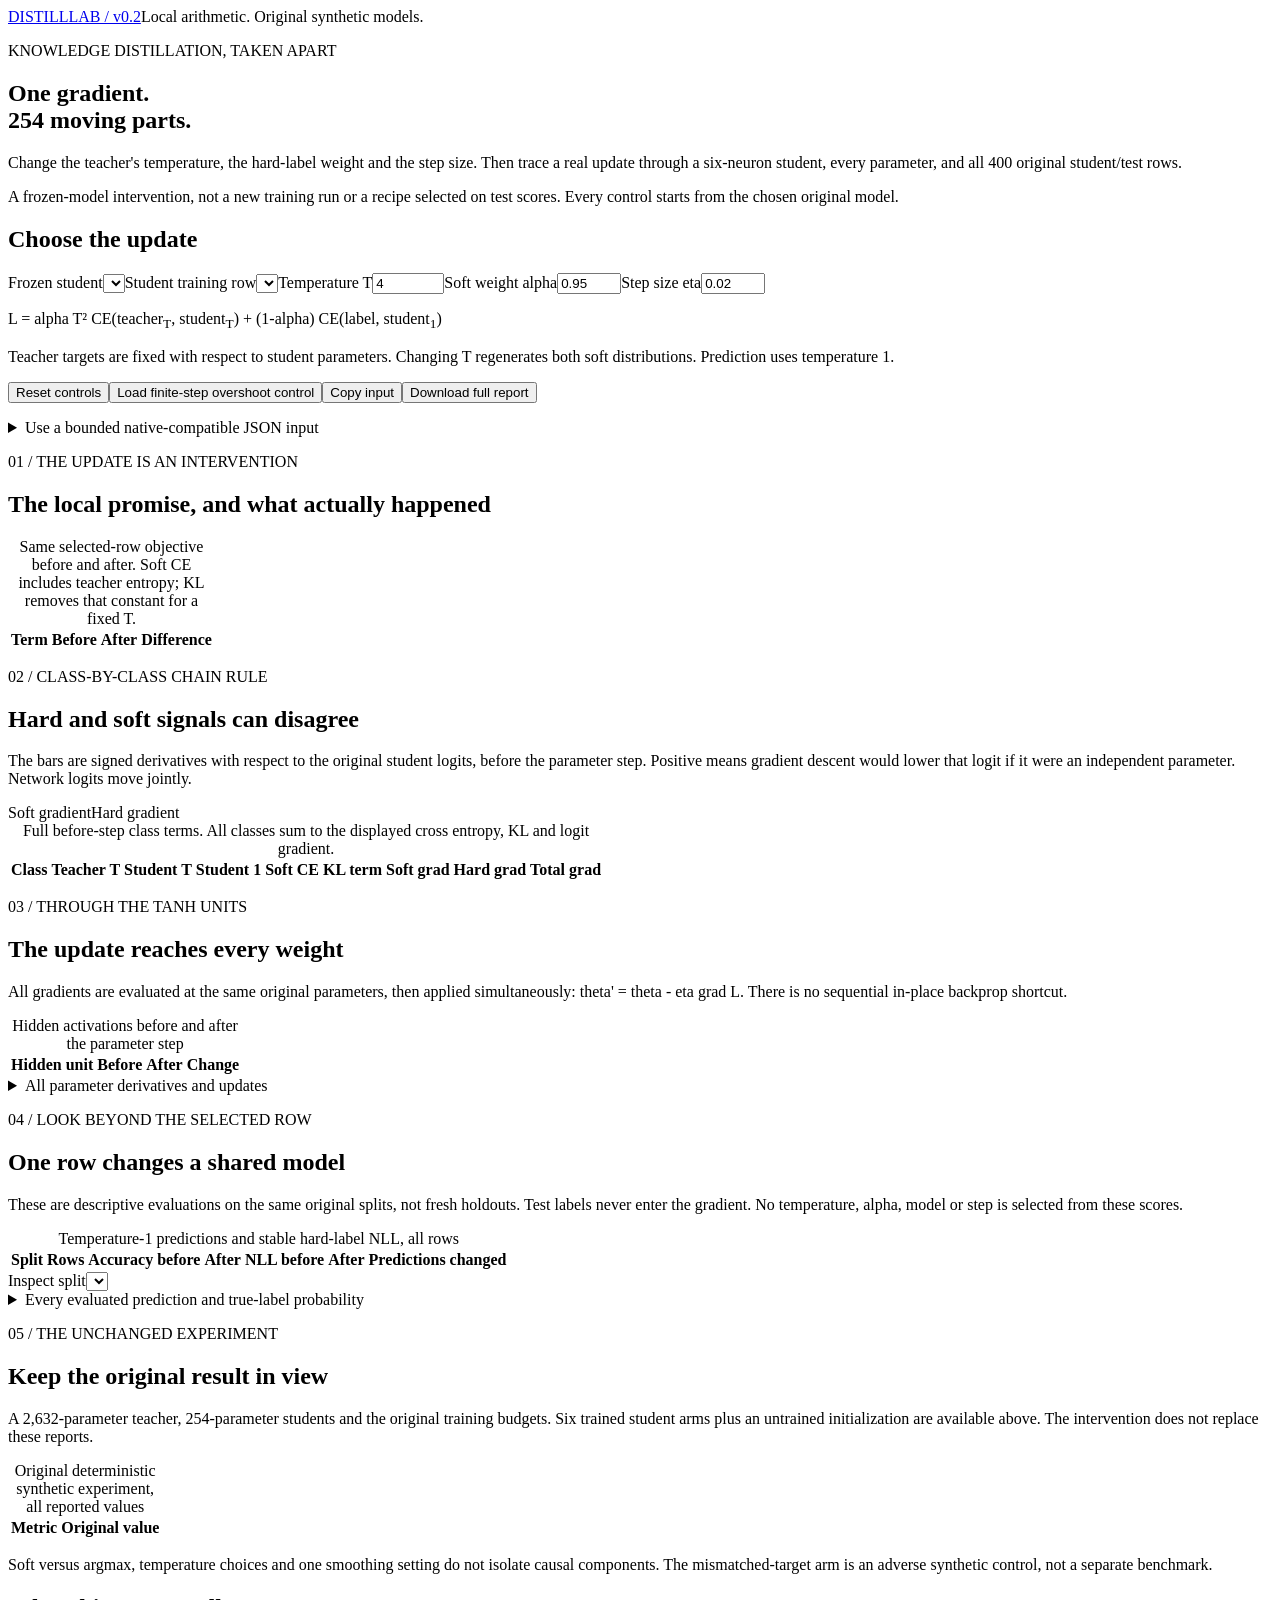
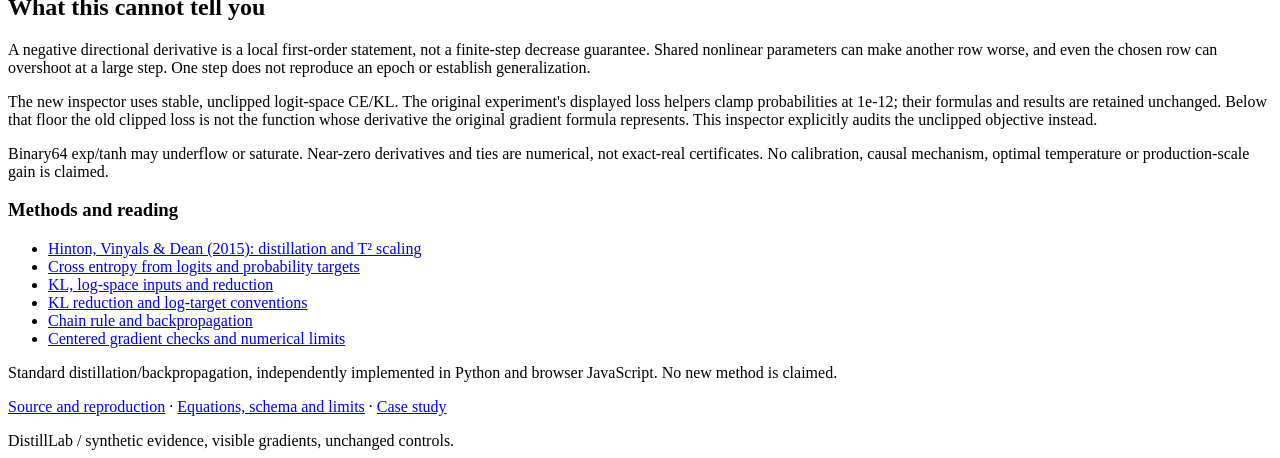
==== docs/index.html @ 6b997682 "Create index.html" ====
<!doctype html>
<html lang="en"><head><meta charset="utf-8"><meta name="viewport" content="width=device-width,initial-scale=1"><title>DistillLab | one gradient, 254 parameters</title><link rel="stylesheet" href="style.css"></head><body>
<header><a href="https://github.com/midya8/distilllab">DISTILLLAB / v0.2</a><span>Local arithmetic. Original synthetic models.</span></header>
<main><section class="hero"><p class="eyebrow">KNOWLEDGE DISTILLATION, TAKEN APART</p><h1>One gradient.<br>254 moving parts.</h1><p class="intro">Change the teacher's temperature, the hard-label weight and the step size. Then trace a real update through a six-neuron student, every parameter, and all 400 original student/test rows.</p><p class="quiet">A frozen-model intervention, not a new training run or a recipe selected on test scores. Every control starts from the chosen original model.</p></section>
<section class="panel controls" aria-labelledby="control-title"><h2 id="control-title">Choose the update</h2><div class="control-grid"><label>Frozen student<select id="model"></select></label><label>Student training row<select id="row"></select></label><label>Temperature T<input id="temperature" type="number" min="0.25" max="20" step="0.25" value="4"></label><label>Soft weight alpha<input id="alpha" type="number" min="0" max="1" step="0.05" value="0.95"></label><label>Step size eta<input id="step" type="number" min="0" max="2" step="0.01" value="0.02"></label></div><p id="row-summary"></p><p class="formula">L = alpha T² CE(teacher<sub>T</sub>, student<sub>T</sub>) + (1-alpha) CE(label, student<sub>1</sub>)</p><p>Teacher targets are fixed with respect to student parameters. Changing T regenerates both soft distributions. Prediction uses temperature 1.</p><div class="actions"><button id="reset">Reset controls</button><button id="overshoot">Load finite-step overshoot control</button><button id="copy-input">Copy input</button><button id="download">Download full report</button></div><p id="status" role="status" aria-live="polite"></p><details><summary>Use a bounded native-compatible JSON input</summary><p>Up to 64 inputs, 16 hidden units, 16 classes and 512 evaluation rows. Nothing is uploaded. Duplicate keys are rejected.</p><textarea id="custom" rows="8" aria-label="Custom model, update row and evaluation JSON"></textarea><button id="apply">Inspect JSON</button><button id="original">Restore original fixture</button></details></section>
<div id="results">
<section class="panel"><p class="eyebrow">01 / THE UPDATE IS AN INTERVENTION</p><h2>The local promise, and what actually happened</h2><div id="stats" class="stats"></div><p id="step-note"></p><div class="table-scroll"><table id="loss-table"><caption>Same selected-row objective before and after. Soft CE includes teacher entropy; KL removes that constant for a fixed T.</caption><thead><tr><th>Term</th><th>Before</th><th>After</th><th>Difference</th></tr></thead><tbody></tbody></table></div></section>
<section class="panel"><p class="eyebrow">02 / CLASS-BY-CLASS CHAIN RULE</p><h2>Hard and soft signals can disagree</h2><p>The bars are signed derivatives with respect to the original student logits, before the parameter step. Positive means gradient descent would lower that logit if it were an independent parameter. Network logits move jointly.</p><div id="gradient-chart" class="chart" role="img" aria-label="Signed hard and soft logit gradients"></div><div class="legend"><span class="soft-key">Soft gradient</span><span class="hard-key">Hard gradient</span></div><div class="table-scroll"><table id="class-table"><caption>Full before-step class terms. All classes sum to the displayed cross entropy, KL and logit gradient.</caption><thead><tr><th>Class</th><th>Teacher T</th><th>Student T</th><th>Student 1</th><th>Soft CE</th><th>KL term</th><th>Soft grad</th><th>Hard grad</th><th>Total grad</th></tr></thead><tbody></tbody></table></div></section>
<section class="panel"><p class="eyebrow">03 / THROUGH THE TANH UNITS</p><h2>The update reaches every weight</h2><p>All gradients are evaluated at the same original parameters, then applied simultaneously: theta' = theta - eta grad L. There is no sequential in-place backprop shortcut.</p><div class="table-scroll"><table id="hidden-table"><caption>Hidden activations before and after the parameter step</caption><thead><tr><th>Hidden unit</th><th>Before</th><th>After</th><th>Change</th></tr></thead><tbody></tbody></table></div><details><summary id="parameter-title">All parameter derivatives and updates</summary><div class="table-scroll tall"><table id="parameter-table"><caption>W1, b1, W2, b2 in native flattening order</caption><thead><tr><th>Parameter</th><th>Before</th><th>dL / dtheta</th><th>Update</th><th>After</th></tr></thead><tbody></tbody></table></div></details></section>
<section class="panel"><p class="eyebrow">04 / LOOK BEYOND THE SELECTED ROW</p><h2>One row changes a shared model</h2><p>These are descriptive evaluations on the same original splits, not fresh holdouts. Test labels never enter the gradient. No temperature, alpha, model or step is selected from these scores.</p><div class="table-scroll"><table id="split-table"><caption>Temperature-1 predictions and stable hard-label NLL, all rows</caption><thead><tr><th>Split</th><th>Rows</th><th>Accuracy before</th><th>After</th><th>NLL before</th><th>After</th><th>Predictions changed</th></tr></thead><tbody></tbody></table></div><label>Inspect split<select id="split"></select></label><details><summary>Every evaluated prediction and true-label probability</summary><div class="table-scroll tall"><table id="evaluation-table"><caption>Original row positions; no examples filtered out</caption><thead><tr><th>Position</th><th>Label</th><th>Before class</th><th>After class</th><th>Before p(label)</th><th>After p(label)</th><th>Before NLL</th><th>After NLL</th></tr></thead><tbody></tbody></table></div></details></section>
</div>
<section class="panel original"><p class="eyebrow">05 / THE UNCHANGED EXPERIMENT</p><h2>Keep the original result in view</h2><p>A 2,632-parameter teacher, 254-parameter students and the original training budgets. Six trained student arms plus an untrained initialization are available above. The intervention does not replace these reports.</p><div class="table-scroll"><table id="original-table"><caption>Original deterministic synthetic experiment, all reported values</caption><thead><tr><th>Metric</th><th>Original value</th></tr></thead><tbody></tbody></table></div><p>Soft versus argmax, temperature choices and one smoothing setting do not isolate causal components. The mismatched-target arm is an adverse synthetic control, not a separate benchmark.</p></section>
<section class="limits"><h2>What this cannot tell you</h2><p>A negative directional derivative is a local first-order statement, not a finite-step decrease guarantee. Shared nonlinear parameters can make another row worse, and even the chosen row can overshoot at a large step. One step does not reproduce an epoch or establish generalization.</p><p>The new inspector uses stable, unclipped logit-space CE/KL. The original experiment's displayed loss helpers clamp probabilities at 1e-12; their formulas and results are retained unchanged. Below that floor the old clipped loss is not the function whose derivative the original gradient formula represents. This inspector explicitly audits the unclipped objective instead.</p><p>Binary64 exp/tanh may underflow or saturate. Near-zero derivatives and ties are numerical, not exact-real certificates. No calibration, causal mechanism, optimal temperature or production-scale gain is claimed.</p><h3>Methods and reading</h3><ul><li><a href="https://arxiv.org/html/1503.02531">Hinton, Vinyals &amp; Dean (2015): distillation and T² scaling</a></li><li><a href="http://docs.pytorch.org/docs/main/generated/torch.nn.CrossEntropyLoss.html">Cross entropy from logits and probability targets</a></li><li><a href="https://docs.pytorch.org/docs/stable/generated/torch.nn.KLDivLoss.md">KL, log-space inputs and reduction</a></li><li><a href="https://docs.pytorch.org/docs/stable/generated/torch.nn.functional.kl_div.md">KL reduction and log-target conventions</a></li><li><a href="https://cs231n.github.io/optimization-2/">Chain rule and backpropagation</a></li><li><a href="https://cs231n.github.io/neural-networks-3/">Centered gradient checks and numerical limits</a></li></ul><p>Standard distillation/backpropagation, independently implemented in Python and browser JavaScript. No new method is claimed.</p><p><a href="https://github.com/midya8/distilllab">Source and reproduction</a> · <a href="https://github.com/midya8/distilllab/blob/main/STEP.md">Equations, schema and limits</a> · <a href="https://github.com/midya8/Midya-portfolio/blob/main/projects/distilllab.md">Case study</a></p></section></main><footer>DistillLab / synthetic evidence, visible gradients, unchanged controls.</footer>
<script src="data.js"></script><script src="step.js"></script><script src="app.js"></script></body></html>
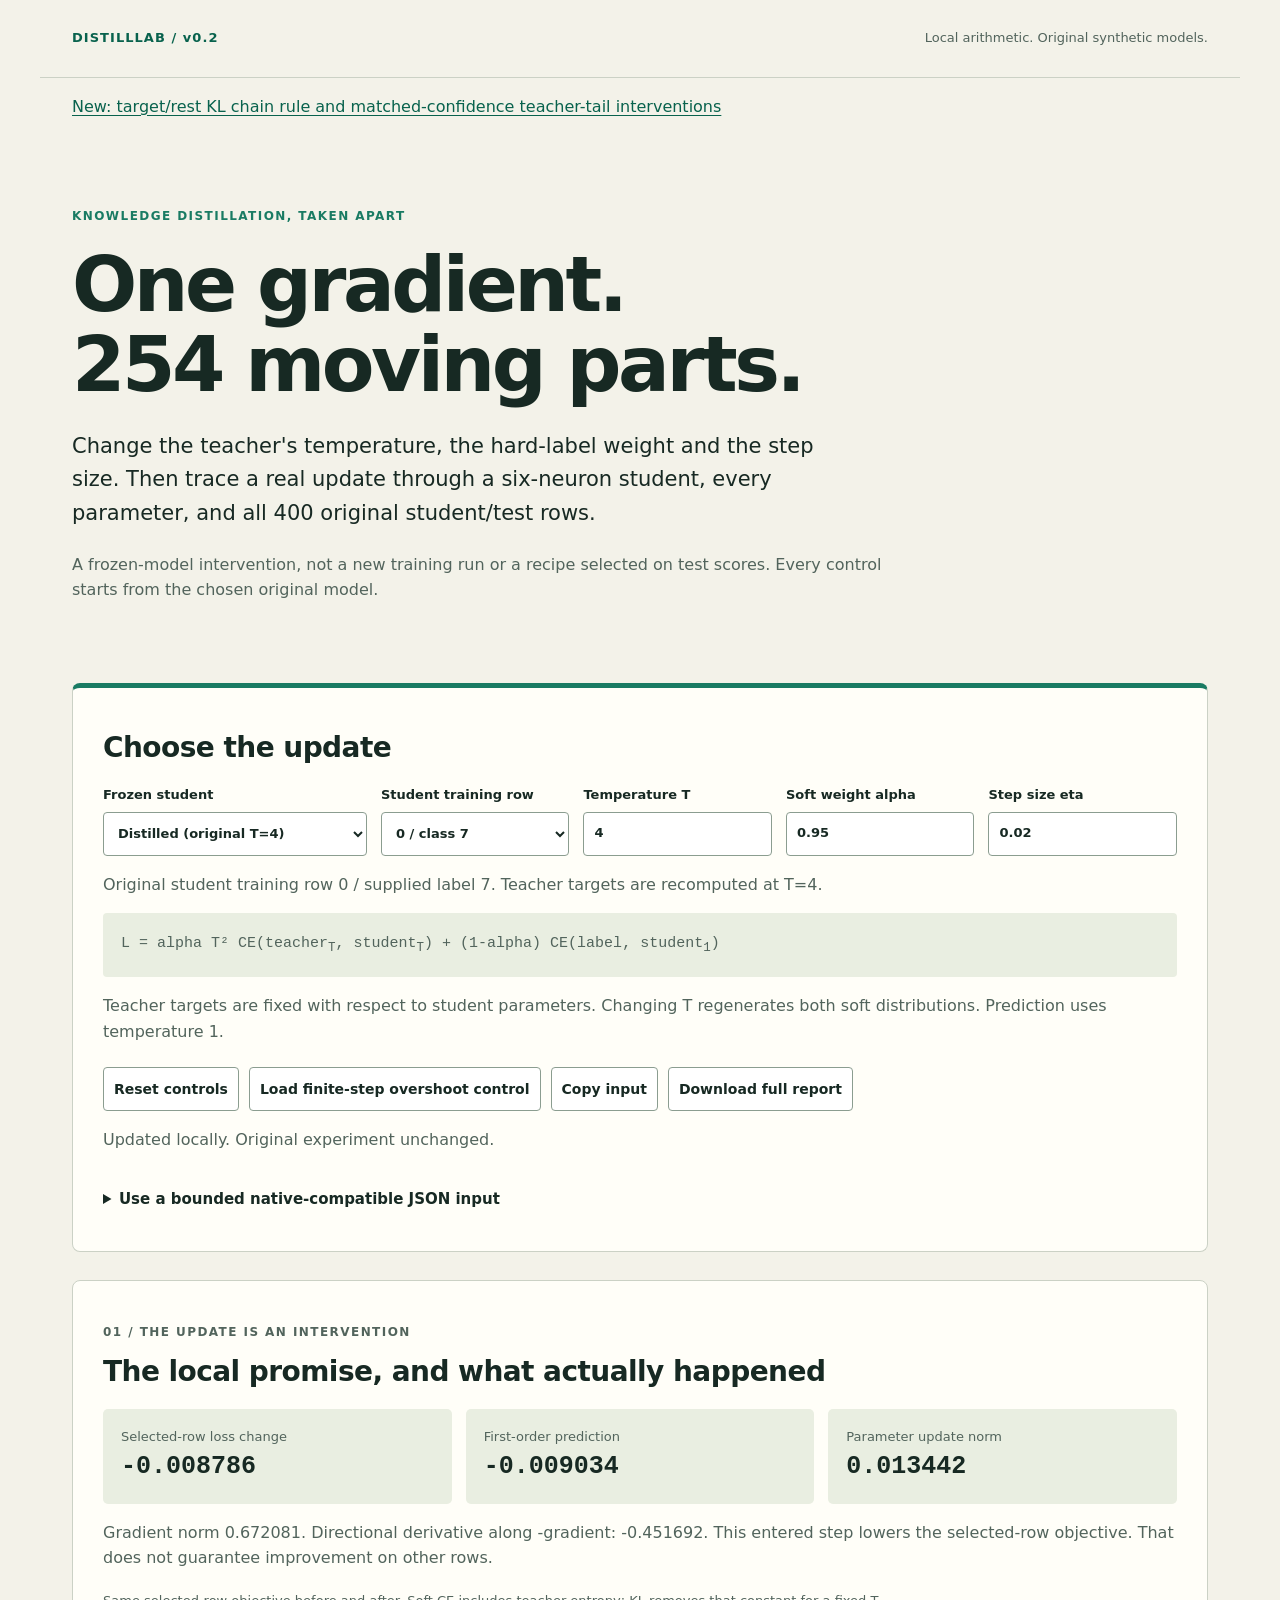
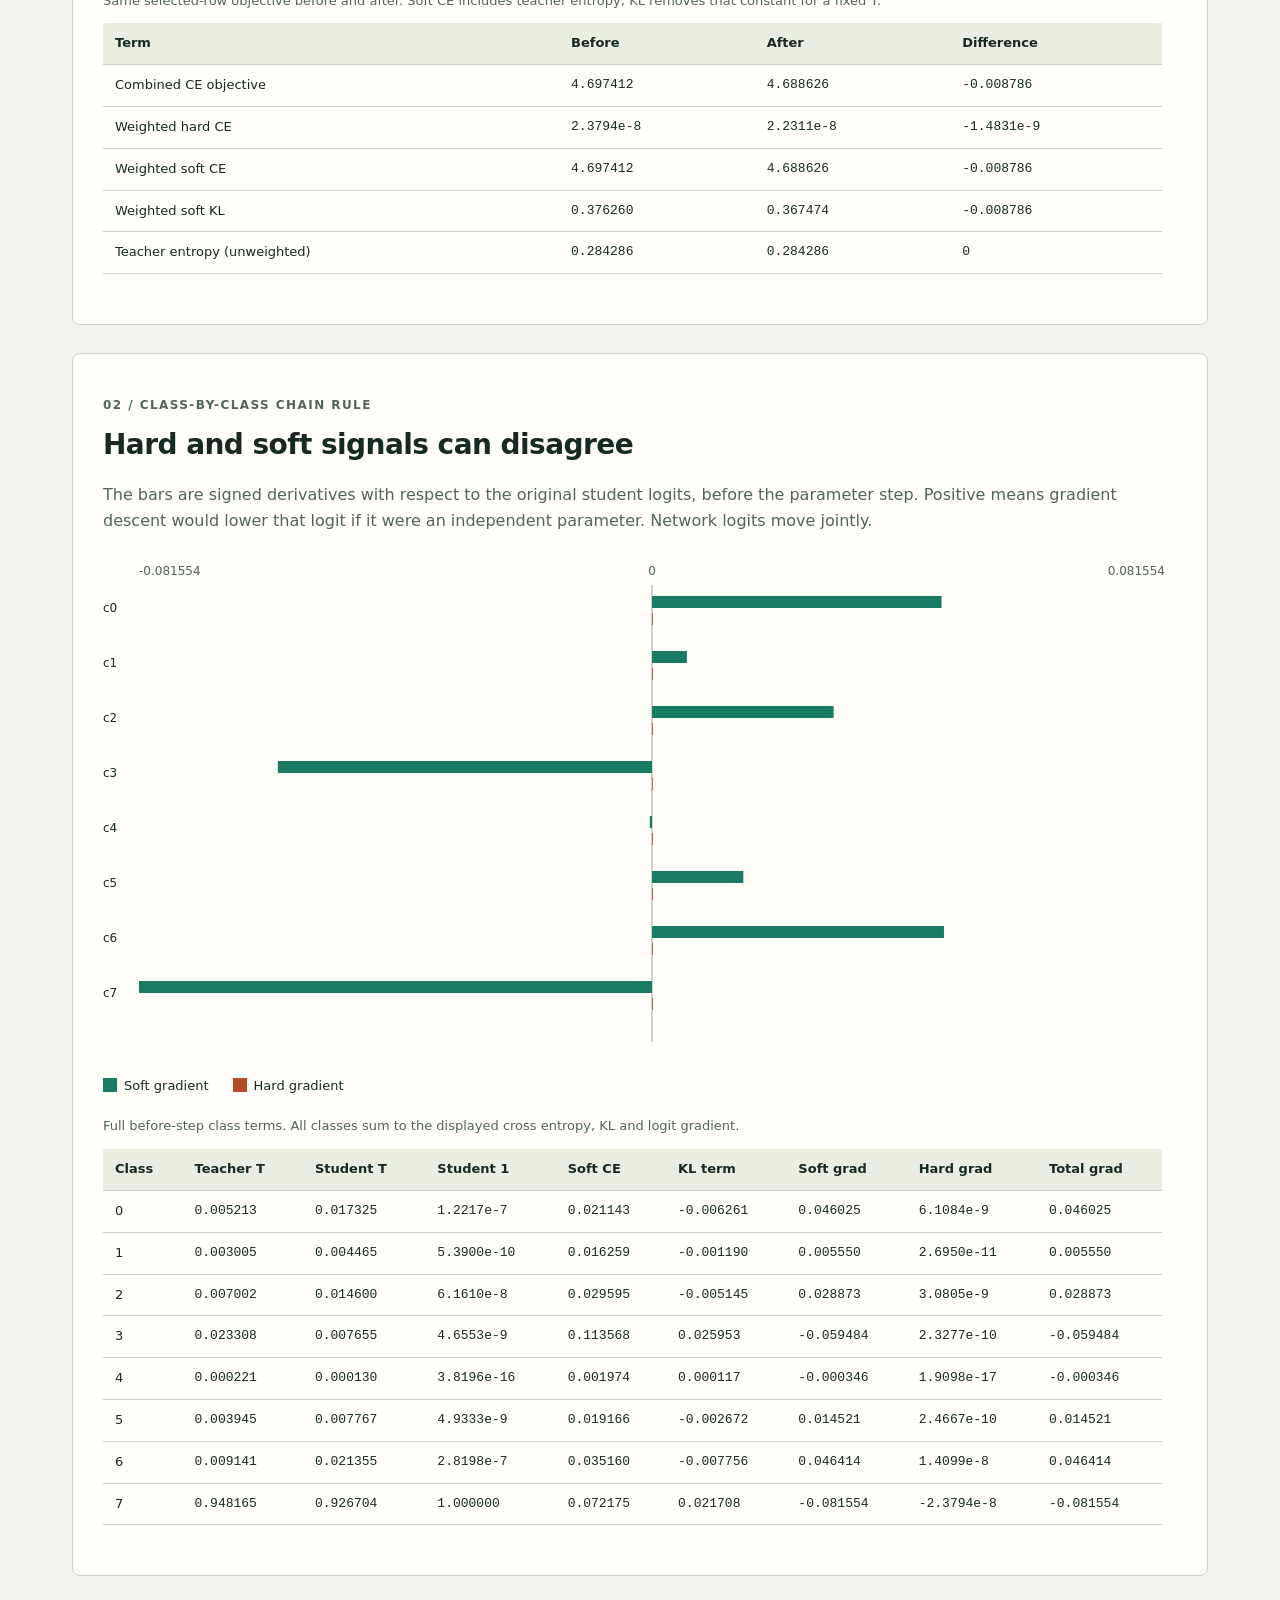
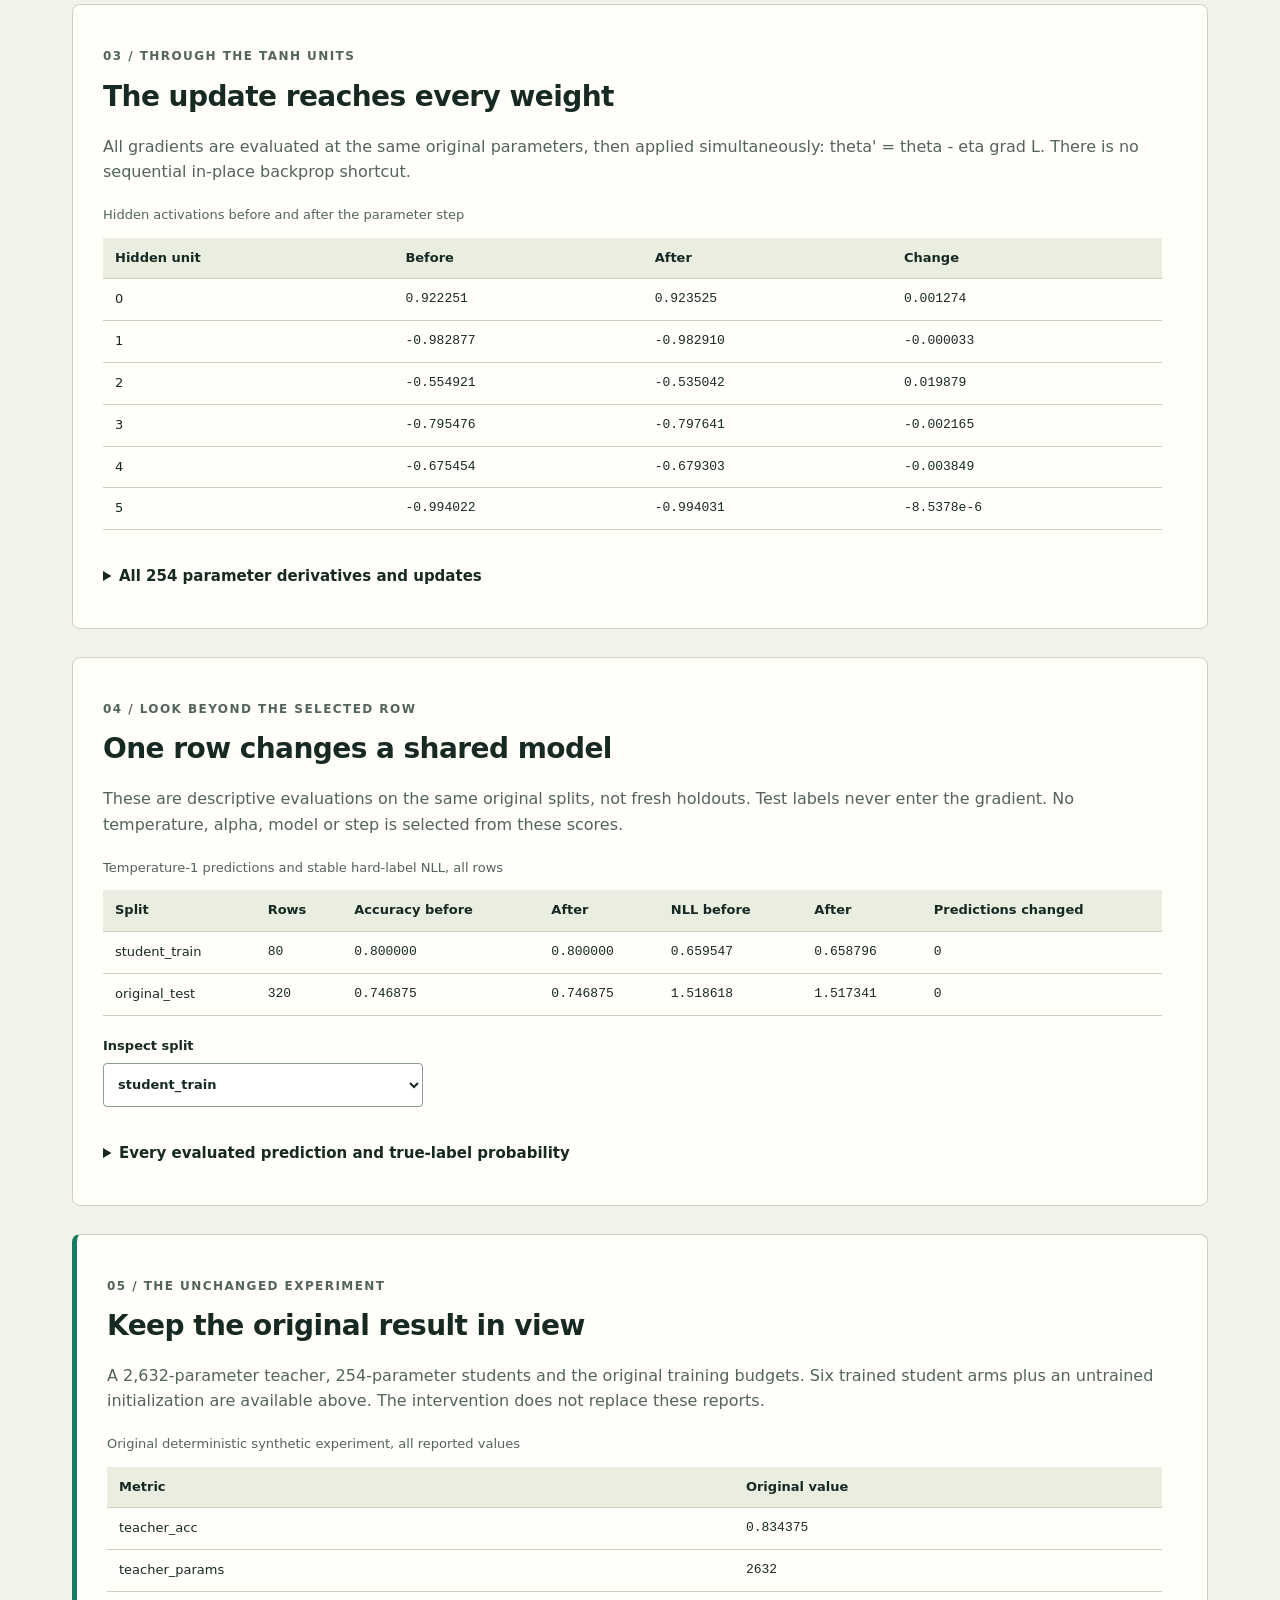
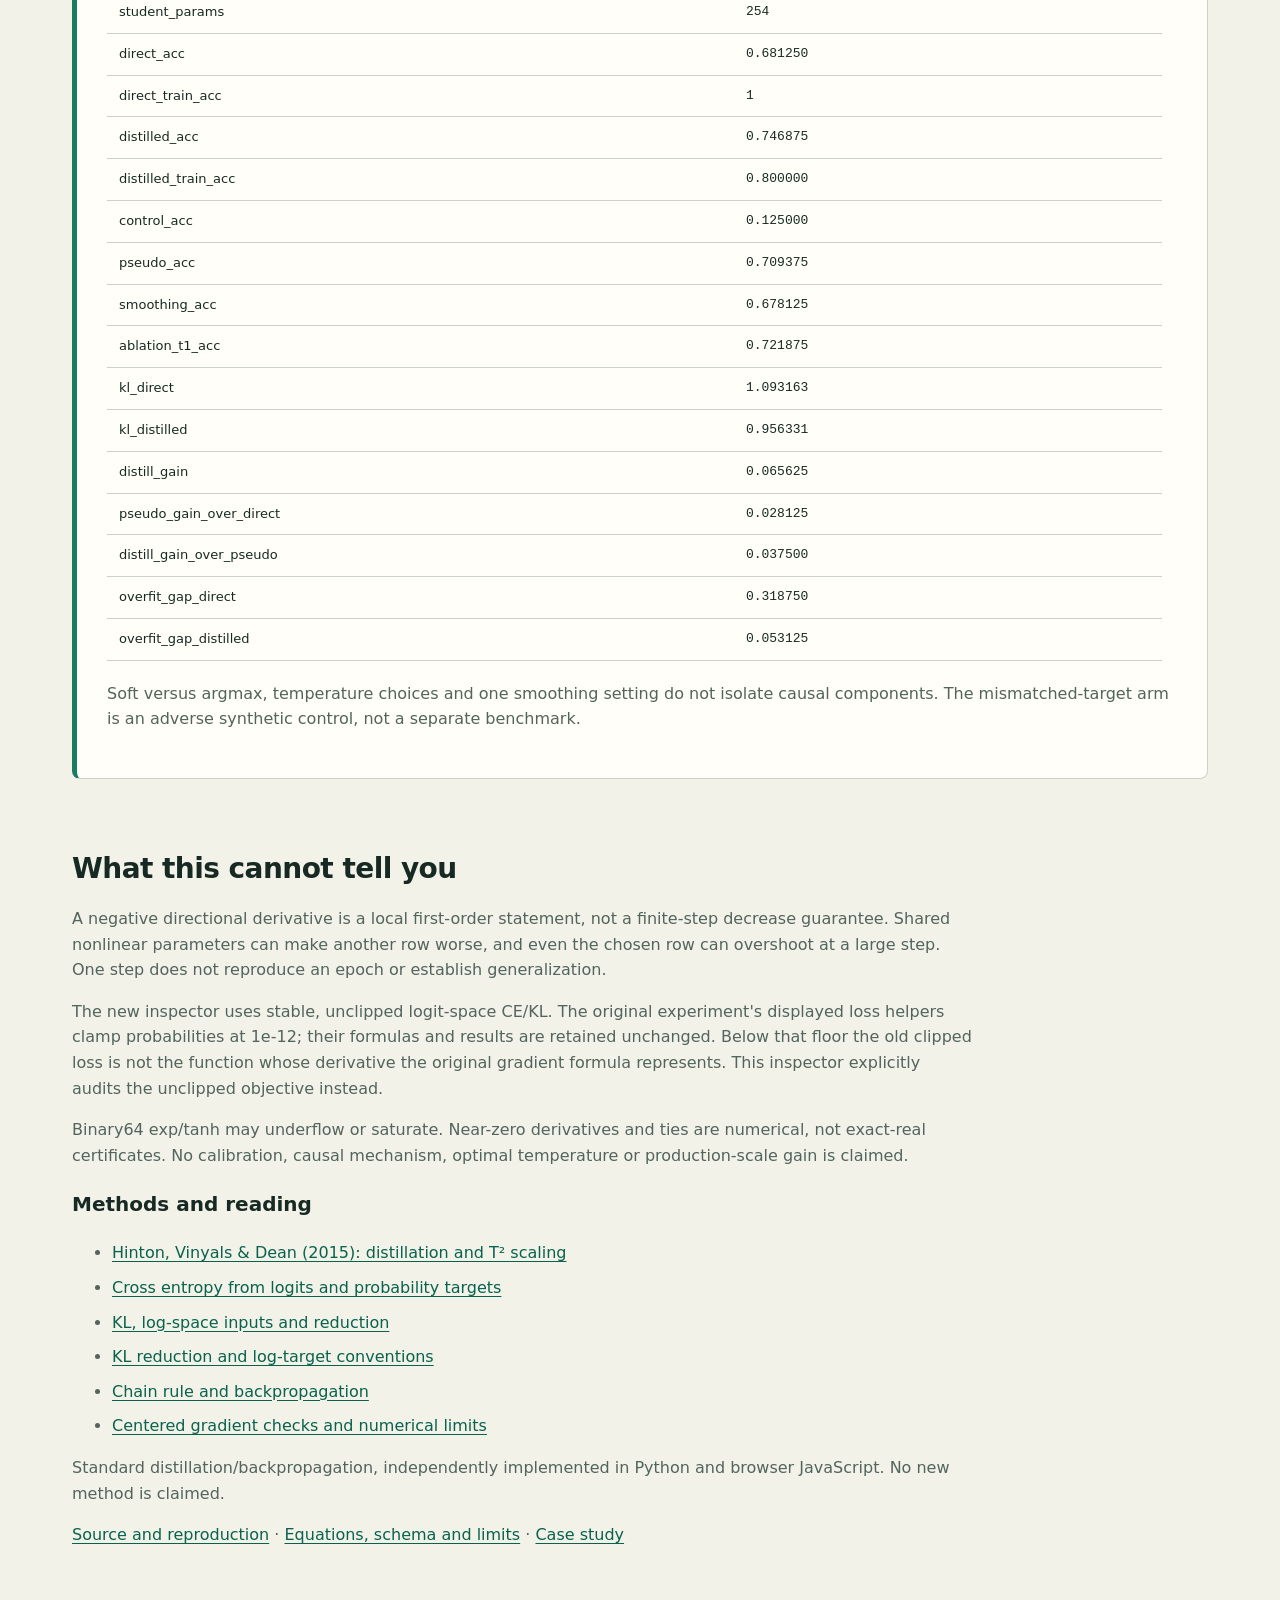
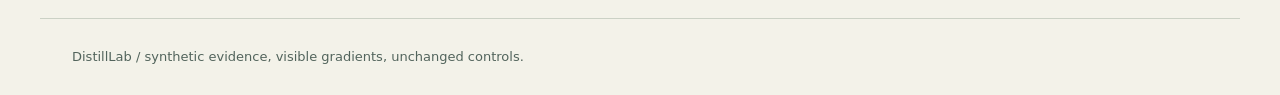
==== commit 47ffacd2: "DistillLab: integrate target-tail audit docs/index.html" ====
--- a/docs/index.html
+++ b/docs/index.html
@@ -1,7 +1,7 @@
 <!doctype html>
 <html lang="en"><head><meta charset="utf-8"><meta name="viewport" content="width=device-width,initial-scale=1"><title>DistillLab | one gradient, 254 parameters</title><link rel="stylesheet" href="style.css"></head><body>
 <header><a href="https://github.com/midya8/distilllab">DISTILLLAB / v0.2</a><span>Local arithmetic. Original synthetic models.</span></header>
-<main><section class="hero"><p class="eyebrow">KNOWLEDGE DISTILLATION, TAKEN APART</p><h1>One gradient.<br>254 moving parts.</h1><p class="intro">Change the teacher's temperature, the hard-label weight and the step size. Then trace a real update through a six-neuron student, every parameter, and all 400 original student/test rows.</p><p class="quiet">A frozen-model intervention, not a new training run or a recipe selected on test scores. Every control starts from the chosen original model.</p></section>
+<main><p><a href="tail.html">New: target/rest KL chain rule and matched-confidence teacher-tail interventions</a></p><section class="hero"><p class="eyebrow">KNOWLEDGE DISTILLATION, TAKEN APART</p><h1>One gradient.<br>254 moving parts.</h1><p class="intro">Change the teacher's temperature, the hard-label weight and the step size. Then trace a real update through a six-neuron student, every parameter, and all 400 original student/test rows.</p><p class="quiet">A frozen-model intervention, not a new training run or a recipe selected on test scores. Every control starts from the chosen original model.</p></section>
 <section class="panel controls" aria-labelledby="control-title"><h2 id="control-title">Choose the update</h2><div class="control-grid"><label>Frozen student<select id="model"></select></label><label>Student training row<select id="row"></select></label><label>Temperature T<input id="temperature" type="number" min="0.25" max="20" step="0.25" value="4"></label><label>Soft weight alpha<input id="alpha" type="number" min="0" max="1" step="0.05" value="0.95"></label><label>Step size eta<input id="step" type="number" min="0" max="2" step="0.01" value="0.02"></label></div><p id="row-summary"></p><p class="formula">L = alpha T² CE(teacher<sub>T</sub>, student<sub>T</sub>) + (1-alpha) CE(label, student<sub>1</sub>)</p><p>Teacher targets are fixed with respect to student parameters. Changing T regenerates both soft distributions. Prediction uses temperature 1.</p><div class="actions"><button id="reset">Reset controls</button><button id="overshoot">Load finite-step overshoot control</button><button id="copy-input">Copy input</button><button id="download">Download full report</button></div><p id="status" role="status" aria-live="polite"></p><details><summary>Use a bounded native-compatible JSON input</summary><p>Up to 64 inputs, 16 hidden units, 16 classes and 512 evaluation rows. Nothing is uploaded. Duplicate keys are rejected.</p><textarea id="custom" rows="8" aria-label="Custom model, update row and evaluation JSON"></textarea><button id="apply">Inspect JSON</button><button id="original">Restore original fixture</button></details></section>
 <div id="results">
 <section class="panel"><p class="eyebrow">01 / THE UPDATE IS AN INTERVENTION</p><h2>The local promise, and what actually happened</h2><div id="stats" class="stats"></div><p id="step-note"></p><div class="table-scroll"><table id="loss-table"><caption>Same selected-row objective before and after. Soft CE includes teacher entropy; KL removes that constant for a fixed T.</caption><thead><tr><th>Term</th><th>Before</th><th>After</th><th>Difference</th></tr></thead><tbody></tbody></table></div></section>
--- a/docs/style.css
+++ b/docs/style.css
@@ -0,0 +1,3 @@
+:root{--ink:#172923;--muted:#52645c;--paper:#f3f2e9;--card:#fffef8;--line:#cbd1c5;--soft:#197b63;--hard:#b34b29;--accent:#b6d993}*{box-sizing:border-box}body{margin:0;color:var(--ink);background:var(--paper);font:16px/1.6 system-ui,sans-serif}a{color:#08624d;text-underline-offset:3px}header{max-width:1200px;margin:auto;padding:28px 32px;display:flex;justify-content:space-between;gap:20px;border-bottom:1px solid var(--line);font-size:13px}header>a{font-weight:750;letter-spacing:.08em;text-decoration:none}header>span{color:var(--muted)}main{max-width:1200px;margin:auto;padding:0 32px}.hero{padding:60px 0 36px;max-width:850px}.eyebrow{font-size:12px;letter-spacing:.12em;font-weight:750;color:var(--soft)}h1{font-size:clamp(42px,6vw,78px);line-height:1.05;letter-spacing:-.045em;margin:18px 0 24px}h2{font-size:28px;line-height:1.25;letter-spacing:-.02em;margin:12px 0 20px}h3{font-size:20px}.intro{font-size:21px;max-width:790px}.quiet,.panel>p{color:var(--muted)}.panel{padding:30px;margin:28px 0;border:1px solid var(--line);background:var(--card);border-radius:8px;min-width:0}.controls{border-top:5px solid var(--soft)}.control-grid{display:grid;grid-template-columns:1.4fr 1fr 1fr 1fr 1fr;gap:14px}label{display:block;font-size:13px;font-weight:700;max-width:100%}input,select,textarea,button{font:inherit;color:var(--ink);border:1px solid #8b9d90;border-radius:4px;background:white;padding:10px;min-height:44px}input,select{display:block;width:100%;margin-top:6px}textarea{width:100%;font:12px/1.5 monospace;resize:vertical}.formula{background:#e9eee1;padding:18px;font:15px/1.7 ui-monospace,monospace;border-radius:4px}.actions{display:flex;gap:10px;flex-wrap:wrap;margin-top:22px}button{cursor:pointer;font-size:14px;font-weight:650}button:hover{background:#e9eee1}button:disabled{opacity:.5;cursor:not-allowed}:focus-visible{outline:3px solid #a14b2a;outline-offset:3px}#status{min-height:26px}#status.error{color:#a03622}.stats{display:grid;grid-template-columns:repeat(3,1fr);gap:14px}.stat{background:#e9eee1;border-radius:5px;padding:18px}.stat span{display:block;font-size:13px;color:var(--muted)}.stat strong{font:700 25px/1.5 ui-monospace,monospace}.table-scroll{max-width:100%;overflow-x:auto;margin:20px 0;scrollbar-gutter:stable}table{border-collapse:collapse;width:100%;font-size:13px;text-align:left;font-variant-numeric:tabular-nums}th,td{padding:10px 12px;border-bottom:1px solid var(--line);white-space:nowrap}th{background:#e9eee1}caption{text-align:left;color:var(--muted);font-size:13px;white-space:normal;padding:0 0 12px}td:not(:first-child){font-family:ui-monospace,monospace}details{margin:24px 0 0}summary{cursor:pointer;min-height:44px;padding:10px 0;font-weight:700;font-size:15px}.tall{max-height:470px}.tall th{position:sticky;top:0}.chart{margin:26px 0;max-width:100%}.chart svg{display:block;width:100%;height:auto}.legend{display:flex;gap:24px;flex-wrap:wrap;font-size:13px}.legend span:before{content:'';display:inline-block;width:14px;height:14px;margin-right:7px;vertical-align:-2px}.soft-key:before{background:var(--soft)}.hard-key:before{background:var(--hard)}.limits{max-width:900px;padding:32px 0 54px}.limits p,.limits li{color:var(--muted)}.limits li{margin:9px 0}footer{border-top:1px solid var(--line);max-width:1200px;margin:auto;padding:28px 32px;font-size:13px;color:var(--muted)}#split{max-width:320px}.original{border-left:5px solid var(--soft)}@media(max-width:780px){header{padding:20px}header>span{display:none}main{padding:0 20px}.hero{padding:40px 0 20px}.control-grid{grid-template-columns:1fr 1fr}.panel{padding:22px}.stats{grid-template-columns:1fr}.intro{font-size:18px}}@media(max-width:420px){main{padding:0 14px}.panel{padding:18px;margin:22px 0}.control-grid{grid-template-columns:1fr}h2{font-size:25px}.actions{flex-direction:column}.actions button{width:100%}.formula{font-size:13px;padding:13px}.stats{gap:10px}.stat strong{font-size:23px}}
+
+@media(max-width:780px){caption{max-width:calc(100vw - 100px)}}
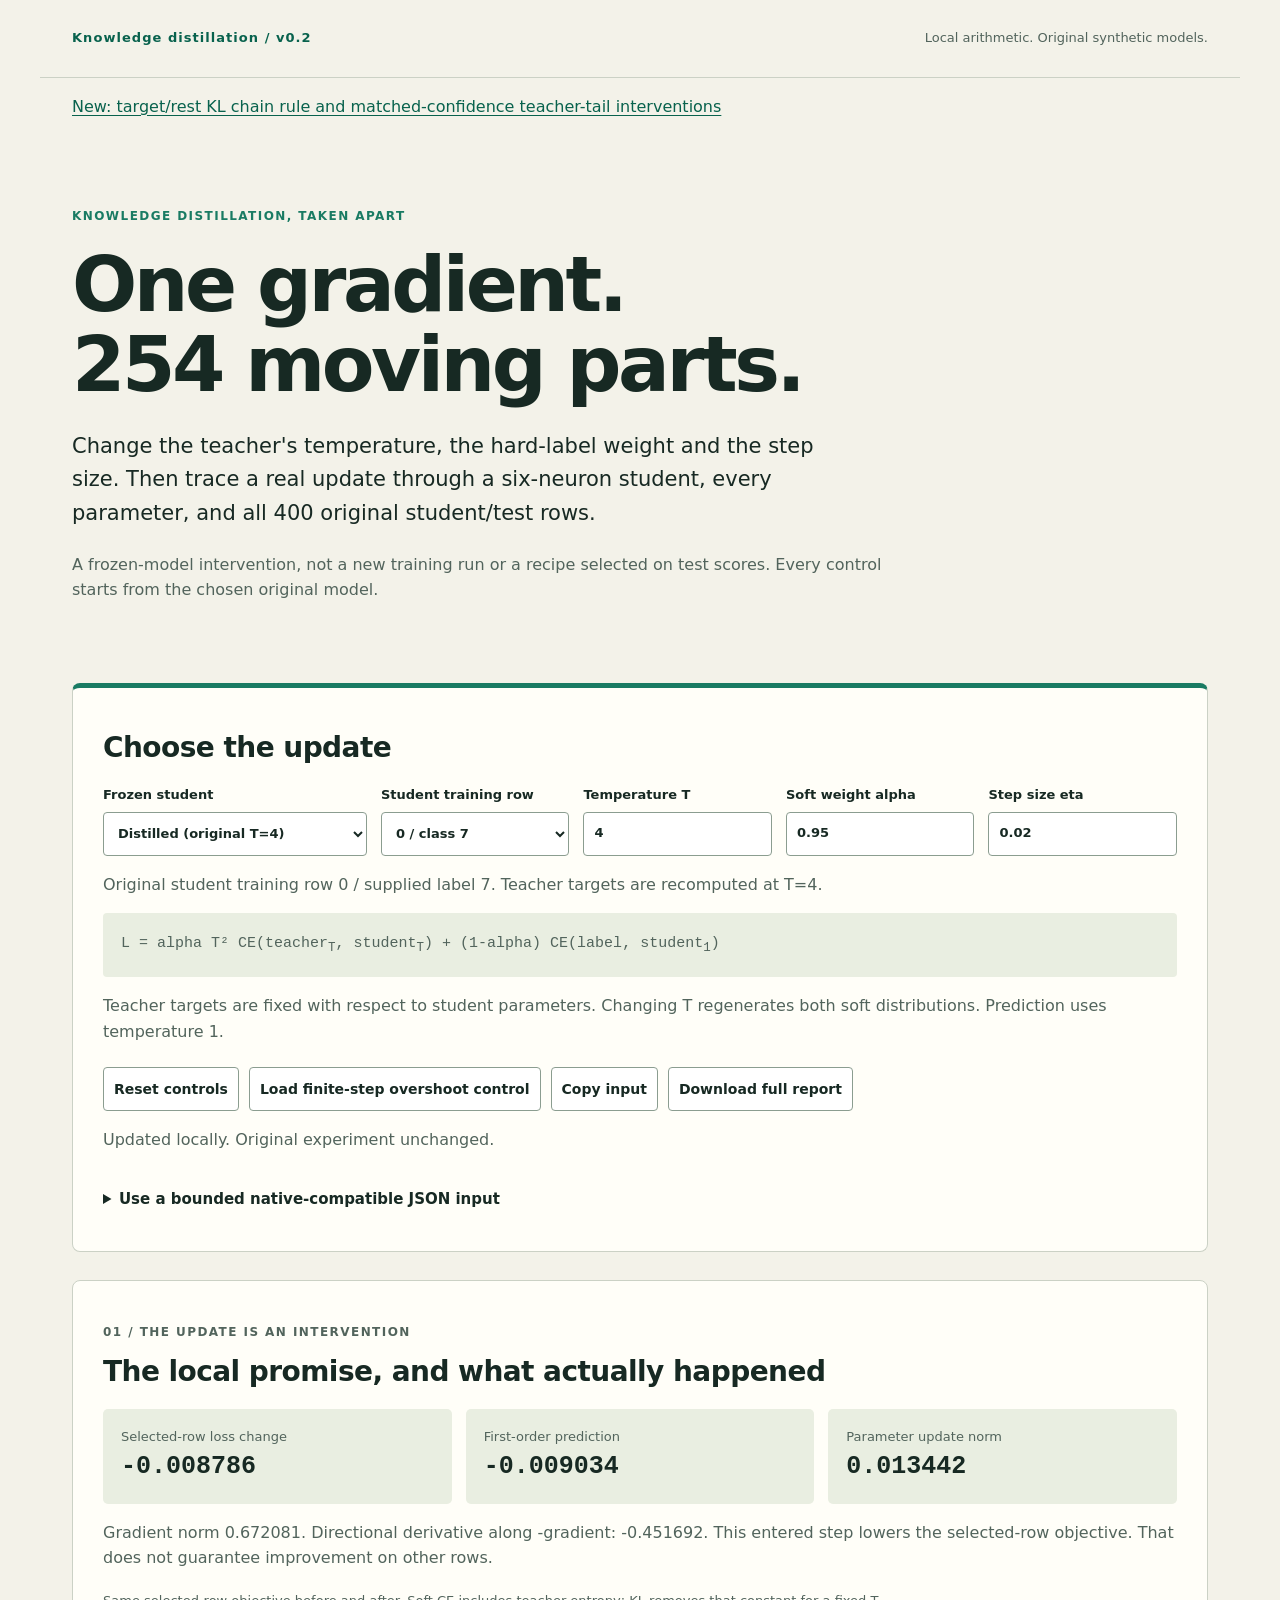
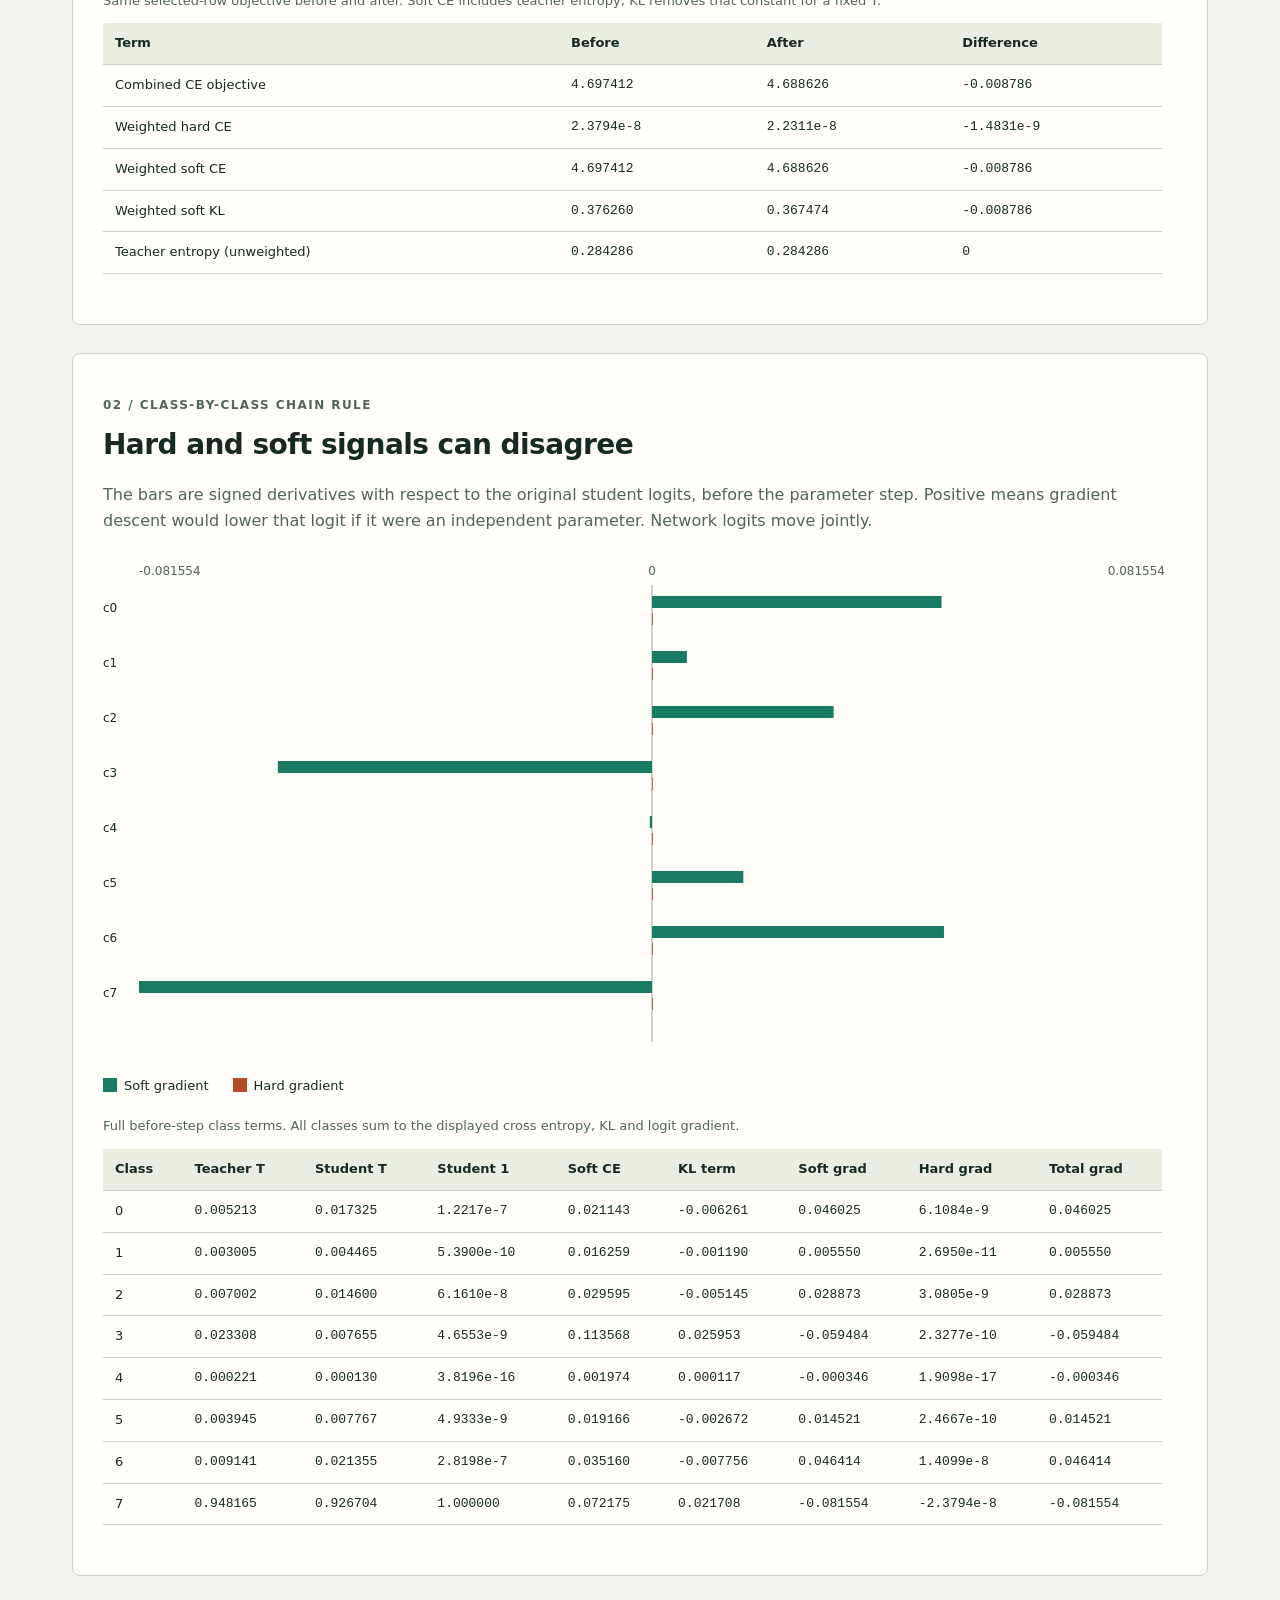
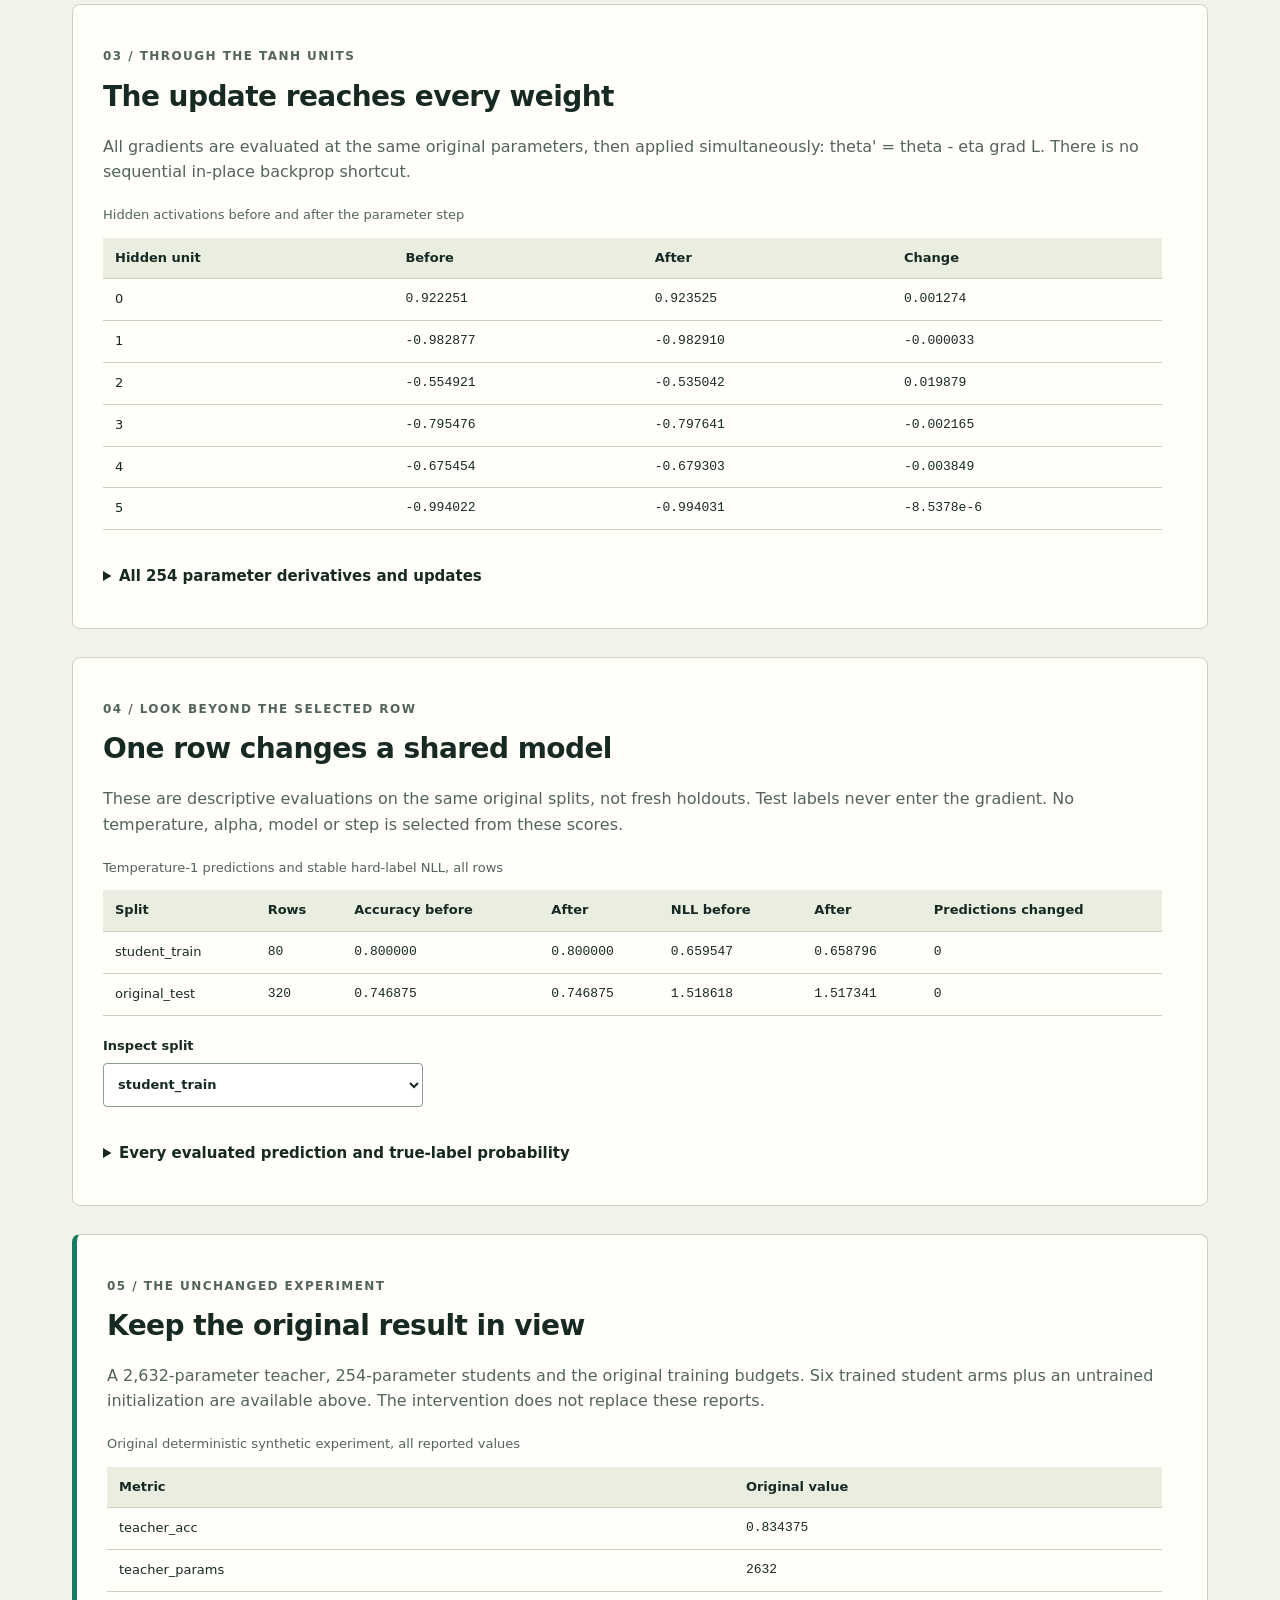
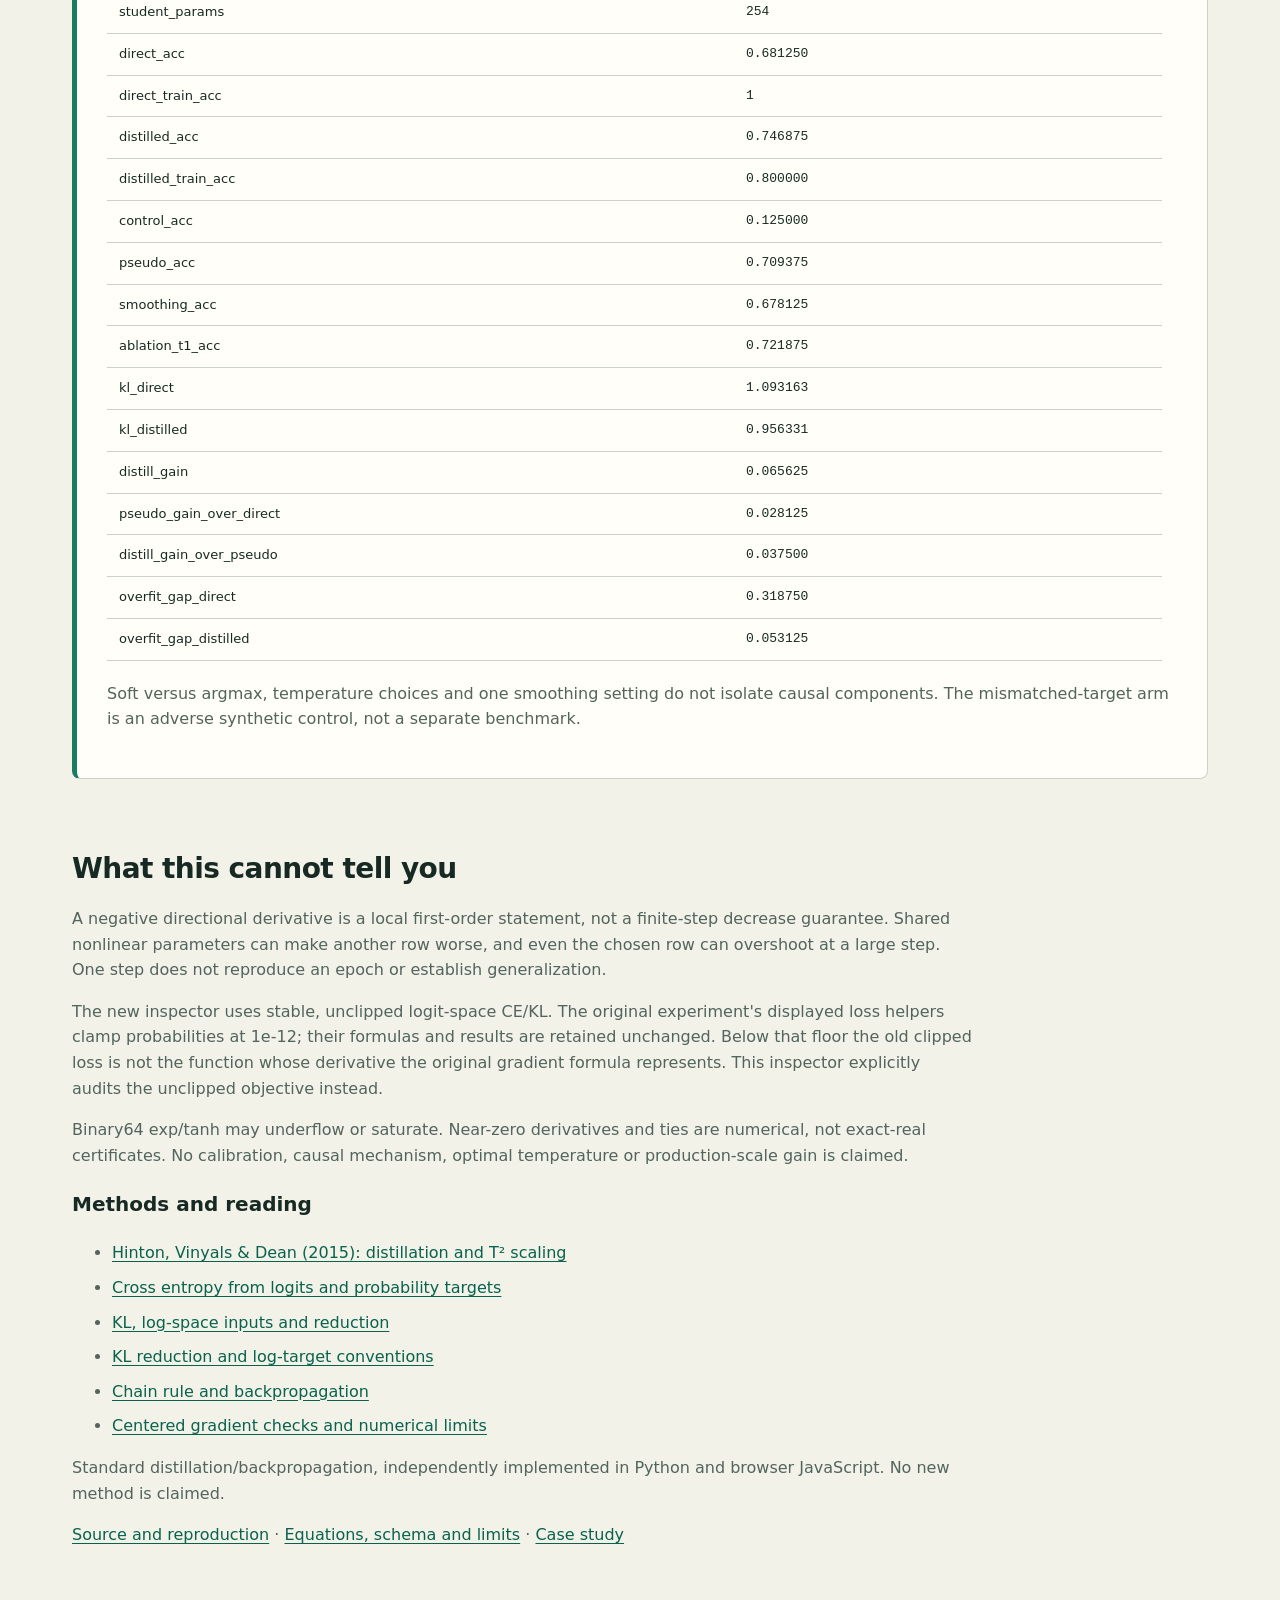
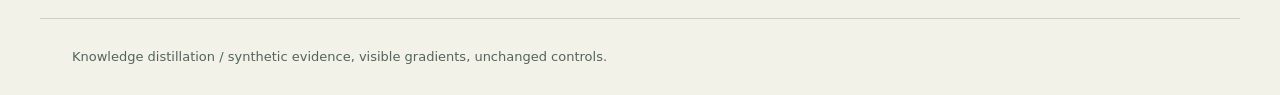
==== commit bc011c20: "Update index.html for Knowledge Distillation project" ====
--- a/docs/index.html
+++ b/docs/index.html
@@ -1,6 +1,6 @@
 <!doctype html>
-<html lang="en"><head><meta charset="utf-8"><meta name="viewport" content="width=device-width,initial-scale=1"><title>DistillLab | one gradient, 254 parameters</title><link rel="stylesheet" href="style.css"></head><body>
-<header><a href="https://github.com/midya8/distilllab">DISTILLLAB / v0.2</a><span>Local arithmetic. Original synthetic models.</span></header>
+<html lang="en"><head><meta charset="utf-8"><meta name="viewport" content="width=device-width,initial-scale=1"><title>Knowledge distillation | one gradient, 254 parameters</title><link rel="stylesheet" href="style.css"></head><body>
+<header><a href="https://github.com/midya8/knowledge-distillation">Knowledge distillation / v0.2</a><span>Local arithmetic. Original synthetic models.</span></header>
 <main><p><a href="tail.html">New: target/rest KL chain rule and matched-confidence teacher-tail interventions</a></p><section class="hero"><p class="eyebrow">KNOWLEDGE DISTILLATION, TAKEN APART</p><h1>One gradient.<br>254 moving parts.</h1><p class="intro">Change the teacher's temperature, the hard-label weight and the step size. Then trace a real update through a six-neuron student, every parameter, and all 400 original student/test rows.</p><p class="quiet">A frozen-model intervention, not a new training run or a recipe selected on test scores. Every control starts from the chosen original model.</p></section>
 <section class="panel controls" aria-labelledby="control-title"><h2 id="control-title">Choose the update</h2><div class="control-grid"><label>Frozen student<select id="model"></select></label><label>Student training row<select id="row"></select></label><label>Temperature T<input id="temperature" type="number" min="0.25" max="20" step="0.25" value="4"></label><label>Soft weight alpha<input id="alpha" type="number" min="0" max="1" step="0.05" value="0.95"></label><label>Step size eta<input id="step" type="number" min="0" max="2" step="0.01" value="0.02"></label></div><p id="row-summary"></p><p class="formula">L = alpha T² CE(teacher<sub>T</sub>, student<sub>T</sub>) + (1-alpha) CE(label, student<sub>1</sub>)</p><p>Teacher targets are fixed with respect to student parameters. Changing T regenerates both soft distributions. Prediction uses temperature 1.</p><div class="actions"><button id="reset">Reset controls</button><button id="overshoot">Load finite-step overshoot control</button><button id="copy-input">Copy input</button><button id="download">Download full report</button></div><p id="status" role="status" aria-live="polite"></p><details><summary>Use a bounded native-compatible JSON input</summary><p>Up to 64 inputs, 16 hidden units, 16 classes and 512 evaluation rows. Nothing is uploaded. Duplicate keys are rejected.</p><textarea id="custom" rows="8" aria-label="Custom model, update row and evaluation JSON"></textarea><button id="apply">Inspect JSON</button><button id="original">Restore original fixture</button></details></section>
 <div id="results">
@@ -10,5 +10,5 @@
 <section class="panel"><p class="eyebrow">04 / LOOK BEYOND THE SELECTED ROW</p><h2>One row changes a shared model</h2><p>These are descriptive evaluations on the same original splits, not fresh holdouts. Test labels never enter the gradient. No temperature, alpha, model or step is selected from these scores.</p><div class="table-scroll"><table id="split-table"><caption>Temperature-1 predictions and stable hard-label NLL, all rows</caption><thead><tr><th>Split</th><th>Rows</th><th>Accuracy before</th><th>After</th><th>NLL before</th><th>After</th><th>Predictions changed</th></tr></thead><tbody></tbody></table></div><label>Inspect split<select id="split"></select></label><details><summary>Every evaluated prediction and true-label probability</summary><div class="table-scroll tall"><table id="evaluation-table"><caption>Original row positions; no examples filtered out</caption><thead><tr><th>Position</th><th>Label</th><th>Before class</th><th>After class</th><th>Before p(label)</th><th>After p(label)</th><th>Before NLL</th><th>After NLL</th></tr></thead><tbody></tbody></table></div></details></section>
 </div>
 <section class="panel original"><p class="eyebrow">05 / THE UNCHANGED EXPERIMENT</p><h2>Keep the original result in view</h2><p>A 2,632-parameter teacher, 254-parameter students and the original training budgets. Six trained student arms plus an untrained initialization are available above. The intervention does not replace these reports.</p><div class="table-scroll"><table id="original-table"><caption>Original deterministic synthetic experiment, all reported values</caption><thead><tr><th>Metric</th><th>Original value</th></tr></thead><tbody></tbody></table></div><p>Soft versus argmax, temperature choices and one smoothing setting do not isolate causal components. The mismatched-target arm is an adverse synthetic control, not a separate benchmark.</p></section>
-<section class="limits"><h2>What this cannot tell you</h2><p>A negative directional derivative is a local first-order statement, not a finite-step decrease guarantee. Shared nonlinear parameters can make another row worse, and even the chosen row can overshoot at a large step. One step does not reproduce an epoch or establish generalization.</p><p>The new inspector uses stable, unclipped logit-space CE/KL. The original experiment's displayed loss helpers clamp probabilities at 1e-12; their formulas and results are retained unchanged. Below that floor the old clipped loss is not the function whose derivative the original gradient formula represents. This inspector explicitly audits the unclipped objective instead.</p><p>Binary64 exp/tanh may underflow or saturate. Near-zero derivatives and ties are numerical, not exact-real certificates. No calibration, causal mechanism, optimal temperature or production-scale gain is claimed.</p><h3>Methods and reading</h3><ul><li><a href="https://arxiv.org/html/1503.02531">Hinton, Vinyals &amp; Dean (2015): distillation and T² scaling</a></li><li><a href="http://docs.pytorch.org/docs/main/generated/torch.nn.CrossEntropyLoss.html">Cross entropy from logits and probability targets</a></li><li><a href="https://docs.pytorch.org/docs/stable/generated/torch.nn.KLDivLoss.md">KL, log-space inputs and reduction</a></li><li><a href="https://docs.pytorch.org/docs/stable/generated/torch.nn.functional.kl_div.md">KL reduction and log-target conventions</a></li><li><a href="https://cs231n.github.io/optimization-2/">Chain rule and backpropagation</a></li><li><a href="https://cs231n.github.io/neural-networks-3/">Centered gradient checks and numerical limits</a></li></ul><p>Standard distillation/backpropagation, independently implemented in Python and browser JavaScript. No new method is claimed.</p><p><a href="https://github.com/midya8/distilllab">Source and reproduction</a> · <a href="https://github.com/midya8/distilllab/blob/main/STEP.md">Equations, schema and limits</a> · <a href="https://github.com/midya8/Midya-portfolio/blob/main/projects/distilllab.md">Case study</a></p></section></main><footer>DistillLab / synthetic evidence, visible gradients, unchanged controls.</footer>
+<section class="limits"><h2>What this cannot tell you</h2><p>A negative directional derivative is a local first-order statement, not a finite-step decrease guarantee. Shared nonlinear parameters can make another row worse, and even the chosen row can overshoot at a large step. One step does not reproduce an epoch or establish generalization.</p><p>The new inspector uses stable, unclipped logit-space CE/KL. The original experiment's displayed loss helpers clamp probabilities at 1e-12; their formulas and results are retained unchanged. Below that floor the old clipped loss is not the function whose derivative the original gradient formula represents. This inspector explicitly audits the unclipped objective instead.</p><p>Binary64 exp/tanh may underflow or saturate. Near-zero derivatives and ties are numerical, not exact-real certificates. No calibration, causal mechanism, optimal temperature or production-scale gain is claimed.</p><h3>Methods and reading</h3><ul><li><a href="https://arxiv.org/html/1503.02531">Hinton, Vinyals &amp; Dean (2015): distillation and T² scaling</a></li><li><a href="http://docs.pytorch.org/docs/main/generated/torch.nn.CrossEntropyLoss.html">Cross entropy from logits and probability targets</a></li><li><a href="https://docs.pytorch.org/docs/stable/generated/torch.nn.KLDivLoss.md">KL, log-space inputs and reduction</a></li><li><a href="https://docs.pytorch.org/docs/stable/generated/torch.nn.functional.kl_div.md">KL reduction and log-target conventions</a></li><li><a href="https://cs231n.github.io/optimization-2/">Chain rule and backpropagation</a></li><li><a href="https://cs231n.github.io/neural-networks-3/">Centered gradient checks and numerical limits</a></li></ul><p>Standard distillation/backpropagation, independently implemented in Python and browser JavaScript. No new method is claimed.</p><p><a href="https://github.com/midya8/knowledge-distillation">Source and reproduction</a> · <a href="https://github.com/midya8/knowledge-distillation/blob/main/STEP.md">Equations, schema and limits</a> · <a href="https://github.com/midya8/Midya-portfolio/blob/main/projects/distilllab.md">Case study</a></p></section></main><footer>Knowledge distillation / synthetic evidence, visible gradients, unchanged controls.</footer>
 <script src="data.js"></script><script src="step.js"></script><script src="app.js"></script></body></html>
